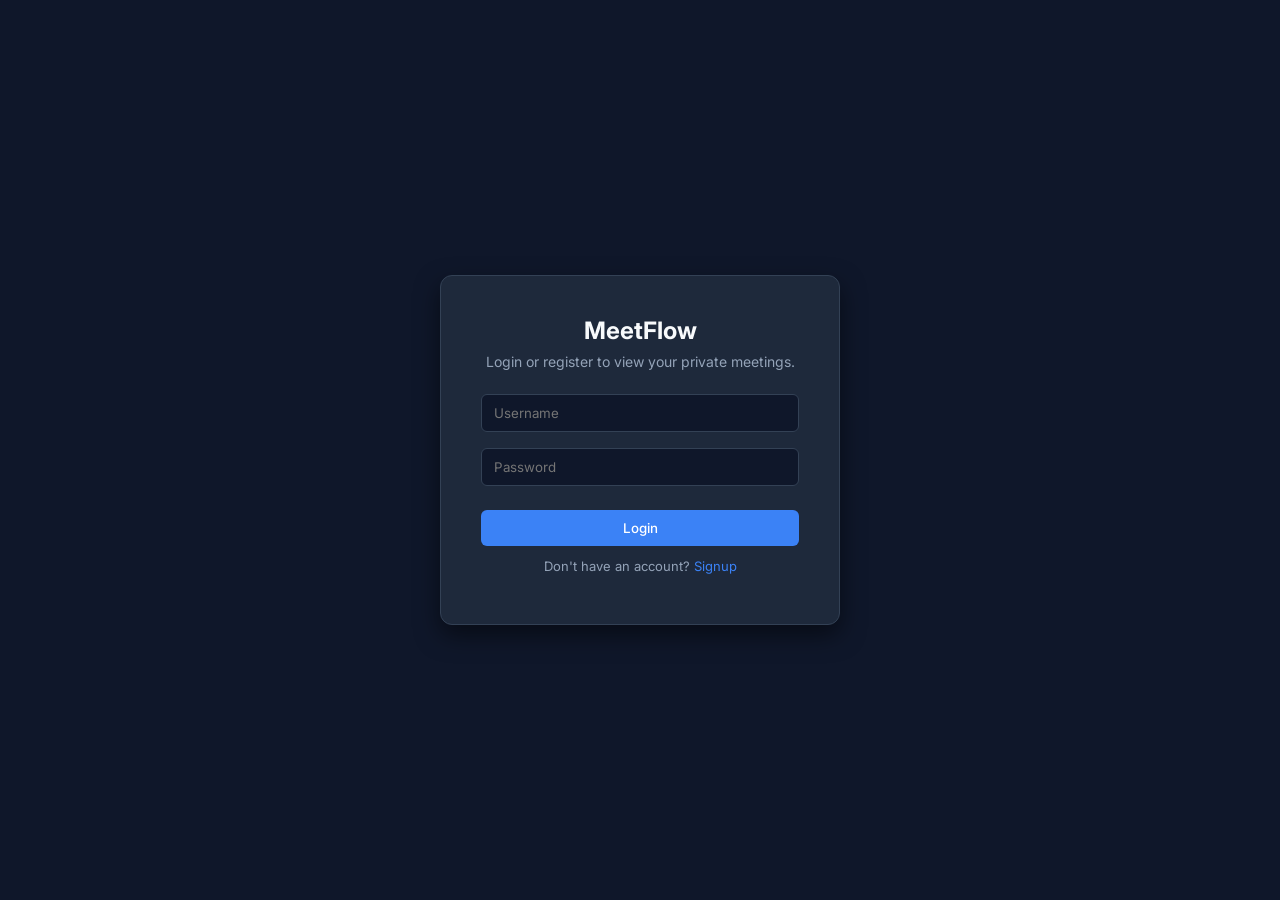
==== frontend/index.html @ ac707f7b "MeetFlow for CA2" ====
<!DOCTYPE html>
<html lang="en">
<head>
  <meta charset="UTF-8" />
  <meta name="viewport" content="width=device-width, initial-scale=1.0"/>
  <title>MeetFlow - Meeting & Task Management</title>
  <link rel="stylesheet" href="./css/style.css" />
  <!-- Google Fonts for modern typography -->
  <link rel="preconnect" href="https://fonts.googleapis.com">
  <link rel="preconnect" href="https://fonts.gstatic.com" crossorigin>
  <link href="https://fonts.googleapis.com/css2?family=Inter:wght@300;400;500;600;700&display=swap" rel="stylesheet">
</head>
<body>

  <!-- AUTH VIEW -->
  <div id="auth-view" class="view auth-container active-view">
    <div class="auth-box">
      <h2>MeetFlow</h2>
      <p class="auth-subtitle">Login or register to view your private meetings.</p>
      <form id="auth-form">
        <div class="form-group">
          <input type="text" id="auth-username" placeholder="Username" required>
        </div>
        <div class="form-group">
          <input type="password" id="auth-password" placeholder="Password" required>
        </div>
        <div class="auth-actions" style="margin-top: 24px; display: flex; flex-direction: column; gap: 12px; align-items: center;">
          <button type="submit" id="main-auth-btn" class="btn primary" style="width: 100%; padding: 10px;">Login</button>
          <p style="font-size: 13px; color: var(--text-muted);">
            <span id="auth-toggle-msg">Don't have an account?</span> 
            <a href="#" id="auth-toggle-link" style="color: var(--primary); text-decoration: none;">Signup</a>
          </p>
        </div>
      </form>
      <div id="auth-error" style="color:var(--status-pending); margin-top:10px; font-size:13px;"></div>
    </div>
  </div>

  <!-- MAIN APP CONTAINER -->
  <div id="app-container" style="display: none; height: 100vh; width: 100%;">
    <!-- Sidebar Navigation -->
    <aside class="sidebar">
      <div class="logo">
        <h2>MeetFlow</h2>
      </div>
      <nav>
        <ul>
          <li class="active" data-target="dashboard-view">Dashboard</li>
          <li data-target="meetings-view">Meetings</li>
          <li data-target="tasks-view">Tasks</li>
          <li id="btn-logout" style="margin-top: auto; color: var(--status-pending);">Logout</li>
        </ul>
      </nav>
    </aside>

    <!-- Main Content Wrapper -->
  <main class="main-content">
    <header class="topbar">
      <h1>Dashboard</h1>
      <div class="search-bar">
        <input type="text" id="global-search" placeholder="Search meetings..." />
        <button id="search-btn" class="btn secondary">Search</button>
      </div>
    </header>

    <!-- VIEWS -->
    <div class="views">
      
      <!-- DASHBOARD VIEW -->
      <section id="dashboard-view" class="view active-view">
        <div class="stats-row">
          <div class="stat-card">
            <h3>Total Meetings</h3>
            <p id="stat-meetings">0</p>
          </div>
          <div class="stat-card">
            <h3>Pending Tasks</h3>
            <p id="stat-tasks-pending">0</p>
          </div>
        </div>
        
        <div class="recent-section">
          <div class="recent-header">
            <h2>Recent Meetings</h2>
            <button class="btn primary" id="btn-new-meeting">New Meeting</button>
          </div>
          <div class="meetings-list" id="dashboard-meetings-list">
            <!-- Populated via JS -->
            <p class="empty-state">Loading meetings...</p>
          </div>
        </div>
      </section>

      <!-- MEETINGS VIEW -->
      <section id="meetings-view" class="view">
        <div class="view-header">
          <h2>All Meetings</h2>
        </div>
        <div class="meetings-list" id="all-meetings-list">
          <!-- Populated via JS -->
        </div>
      </section>

      <!-- TASKS VIEW -->
      <section id="tasks-view" class="view">
        <div class="view-header">
          <h2>Action Items / Tasks</h2>
        </div>
        <div class="tasks-table-container">
          <table class="tasks-table">
            <thead>
              <tr>
                <th>Task</th>
                <th>Assignee</th>
                <th>Meeting</th>
                <th>Status</th>
                <th>Action</th>
              </tr>
            </thead>
            <tbody id="tasks-tbody">
              <!-- Populated via JS -->
              <tr><td colspan="5" class="empty-state">Loading tasks...</td></tr>
            </tbody>
          </table>
        </div>
      </section>

    </div>
  </main>
  </div> <!-- END app-container -->

  <!-- Modals -->

  <!-- Create Meeting Modal -->
  <div class="modal-overlay" id="create-meeting-modal">
    <div class="modal">
      <div class="modal-header">
        <h2>Record New Meeting</h2>
        <button class="close-modal">&times;</button>
      </div>
      <div class="modal-body">
        <form id="create-meeting-form">
          <div class="form-group">
            <label for="m-title">Meeting Title</label>
            <input type="text" id="m-title" required>
          </div>
          <div class="form-group">
            <label for="m-date">Date & Time</label>
            <input type="datetime-local" id="m-date" required>
          </div>
          <div class="form-group">
            <label for="m-participants">Participants (comma separated)</label>
            <input type="text" id="m-participants">
          </div>
          <div class="form-group">
            <label for="m-minutes">Minutes / Notes</label>
            <textarea id="m-minutes" rows="4"></textarea>
          </div>
          <div class="form-group">
            <label for="m-decisions">Decisions (comma separated)</label>
            <input type="text" id="m-decisions">
          </div>
          
          <div class="tasks-section">
            <h3>Assigned Tasks</h3>
            <div id="m-tasks-container">
              <!-- Task inputs added here -->
            </div>
            <button type="button" class="btn secondary btn-sm" id="btn-add-task">+ Add Task</button>
          </div>

          <div class="modal-actions">
            <button type="submit" class="btn primary">Save Meeting</button>
          </div>
        </form>
      </div>
    </div>
  </div>

  <script src="./js/api.js"></script>
  <script src="./js/app.js"></script>
</body>
</html>
---- frontend/css/style.css ----
:root {
  --bg-color: #0f172a;
  --bg-surface: #1e293b;
  --bg-surface-hover: #334155;
  --primary: #3b82f6;
  --primary-hover: #2563eb;
  --text-main: #f8fafc;
  --text-muted: #94a3b8;
  --border-color: #334155;
  --status-pending: #f59e0b;
  --status-progress: #3b82f6;
  --status-completed: #10b981;
}

* {
  margin: 0;
  padding: 0;
  box-sizing: border-box;
}

body {
  font-family: 'Inter', sans-serif;
  background-color: var(--bg-color);
  color: var(--text-main);
  display: flex;
  height: 100vh;
  overflow: hidden;
}

/* Sidebar */
.sidebar {
  width: 250px;
  background-color: var(--bg-surface);
  border-right: 1px solid var(--border-color);
  display: flex;
  flex-direction: column;
}

.logo {
  padding: 24px;
  border-bottom: 1px solid var(--border-color);
}

.logo h2 {
  font-size: 24px;
  font-weight: 700;
  background: linear-gradient(90deg, #3b82f6, #8b5cf6);
  -webkit-background-clip: text;
  -webkit-text-fill-color: transparent;
}

.sidebar nav ul {
  list-style: none;
  padding: 16px 0;
}

.sidebar nav li {
  padding: 12px 24px;
  cursor: pointer;
  color: var(--text-muted);
  transition: all 0.2s ease;
}

.sidebar nav li:hover {
  background-color: var(--bg-surface-hover);
  color: var(--text-main);
}

.sidebar nav li.active {
  background-color: rgba(59, 130, 246, 0.1);
  color: var(--primary);
  border-right: 4px solid var(--primary);
}

/* Main Content */
.main-content {
  flex: 1;
  display: flex;
  flex-direction: column;
  overflow-y: auto;
}

.topbar {
  padding: 20px 32px;
  border-bottom: 1px solid var(--border-color);
  display: flex;
  justify-content: space-between;
  align-items: center;
  background-color: var(--bg-surface);
  position: sticky;
  top: 0;
  z-index: 10;
}

.search-bar {
  display: flex;
  gap: 8px;
}

.search-bar input {
  padding: 8px 16px;
  border-radius: 6px;
  border: 1px solid var(--border-color);
  background-color: var(--bg-color);
  color: var(--text-main);
  width: 250px;
  outline: none;
  transition: border 0.2s;
}

.search-bar input:focus {
  border-color: var(--primary);
}

.views {
  padding: 32px;
  flex: 1;
}

.view {
  display: none;
  animation: fadeIn 0.3s ease;
}

.view.active-view {
  display: block;
}

@keyframes fadeIn {
  from {
    opacity: 0;
    transform: translateY(10px);
  }

  to {
    opacity: 1;
    transform: translateY(0);
  }
}

/* Dashboard Stats */
.stats-row {
  display: flex;
  gap: 24px;
  margin-bottom: 32px;
}

.stat-card {
  background-color: var(--bg-surface);
  padding: 24px;
  border-radius: 12px;
  flex: 1;
  border: 1px solid var(--border-color);
}

.stat-card h3 {
  font-size: 14px;
  color: var(--text-muted);
  margin-bottom: 8px;
  font-weight: 500;
}

.stat-card p {
  font-size: 32px;
  font-weight: 700;
  color: var(--primary);
}

/* Buttons */
.btn {
  padding: 8px 16px;
  border: none;
  border-radius: 6px;
  cursor: pointer;
  font-weight: 500;
  font-family: inherit;
  transition: background 0.2s, transform 0.1s;
}

.btn:active {
  transform: scale(0.98);
}

.btn.primary {
  background-color: var(--primary);
  color: white;
}

.btn.primary:hover {
  background-color: var(--primary-hover);
}

.btn.secondary {
  background-color: transparent;
  border: 1px solid var(--border-color);
  color: var(--text-main);
}

.btn.secondary:hover {
  background-color: var(--bg-surface-hover);
}

.btn-sm {
  padding: 4px 10px;
  font-size: 13px;
}

/* Meetings List */
.recent-header,
.view-header {
  display: flex;
  justify-content: space-between;
  align-items: center;
  margin-bottom: 16px;
}

.meetings-list {
  display: flex;
  flex-direction: column;
  gap: 16px;
}

.meeting-card {
  background-color: var(--bg-surface);
  border: 1px solid var(--border-color);
  padding: 20px;
  border-radius: 10px;
  transition: transform 0.2s, box-shadow 0.2s;
}

.meeting-card:hover {
  transform: translateY(-2px);
  border-color: var(--primary);
  box-shadow: 0 4px 12px rgba(0, 0, 0, 0.2);
}

.meeting-card h3 {
  margin-bottom: 4px;
}

.meeting-meta {
  font-size: 13px;
  color: var(--text-muted);
  margin-bottom: 12px;
}

.meeting-details {
  font-size: 14px;
  line-height: 1.5;
}

/* Tasks Table */
.tasks-table-container {
  background-color: var(--bg-surface);
  border-radius: 12px;
  border: 1px solid var(--border-color);
  overflow: hidden;
}

.tasks-table {
  width: 100%;
  border-collapse: collapse;
}

.tasks-table th,
.tasks-table td {
  padding: 16px 20px;
  text-align: left;
  border-bottom: 1px solid var(--border-color);
}

.tasks-table th {
  color: var(--text-muted);
  font-weight: 500;
  font-size: 14px;
  background-color: rgba(0, 0, 0, 0.2);
}

.tasks-table td {
  font-size: 14px;
}

.tasks-table tr:last-child td {
  border-bottom: none;
}

select.status-select {
  background-color: var(--bg-color);
  color: var(--text-main);
  border: 1px solid var(--border-color);
  padding: 4px 8px;
  border-radius: 4px;
  outline: none;
}

/* Modal */
.modal-overlay {
  position: fixed;
  top: 0;
  left: 0;
  right: 0;
  bottom: 0;
  background-color: rgba(0, 0, 0, 0.6);
  display: none;
  justify-content: center;
  align-items: center;
  z-index: 100;
  backdrop-filter: blur(4px);
}

.modal {
  background-color: var(--bg-surface);
  width: 500px;
  max-width: 90%;
  border-radius: 12px;
  border: 1px solid var(--border-color);
  box-shadow: 0 10px 25px rgba(0, 0, 0, 0.5);
  display: flex;
  flex-direction: column;
  max-height: 90vh;
}

.modal-header {
  padding: 20px;
  border-bottom: 1px solid var(--border-color);
  display: flex;
  justify-content: space-between;
  align-items: center;
}

.close-modal {
  background: none;
  border: none;
  color: var(--text-muted);
  font-size: 24px;
  cursor: pointer;
}

.modal-body {
  padding: 20px;
  overflow-y: auto;
}

.form-group {
  margin-bottom: 16px;
}

.form-group label {
  display: block;
  font-size: 13px;
  color: var(--text-muted);
  margin-bottom: 6px;
}

.form-group input,
.form-group textarea {
  width: 100%;
  padding: 10px 12px;
  background-color: var(--bg-color);
  border: 1px solid var(--border-color);
  border-radius: 6px;
  color: var(--text-main);
  outline: none;
  font-family: inherit;
  transition: border 0.2s;
}

.form-group input:focus,
.form-group textarea:focus {
  border-color: var(--primary);
}

.tasks-section {
  margin-top: 24px;
  padding-top: 16px;
  border-top: 1px solid var(--border-color);
}

.tasks-section h3 {
  font-size: 15px;
  margin-bottom: 12px;
}

.task-input-row {
  display: flex;
  gap: 10px;
  margin-bottom: 10px;
}

.task-input-row input {
  flex: 1;
  padding: 8px;
  background-color: var(--bg-color);
  border: 1px solid var(--border-color);
  border-radius: 4px;
  color: var(--text-main);
}

.modal-actions {
  margin-top: 24px;
  text-align: right;
}

/* Empty State */
.empty-state {
  color: var(--text-muted);
  font-style: italic;
}

/* Auth Container */
.auth-container {
  display: flex;
  justify-content: center;
  align-items: center;
  height: 100vh;
  width: 100vw;
  background-color: var(--bg-color);
}

.auth-box {
  background-color: var(--bg-surface);
  padding: 40px;
  border-radius: 12px;
  border: 1px solid var(--border-color);
  width: 400px;
  max-width: 90%;
  box-shadow: 0 10px 25px rgba(0, 0, 0, 0.5);
  text-align: center;
}

.auth-box h2 {
  margin-bottom: 8px;
}

.auth-subtitle {
  color: var(--text-muted);
  font-size: 14px;
  margin-bottom: 24px;
}

.auth-actions {
  display: flex;
  gap: 12px;
  margin-top: 24px;
}

.auth-actions button {
  flex: 1;
}

/* Cancelled Status styling */
.status-cancelled {
  color: #ef4444;
}

.btn-cancel {
  background-color: transparent;
  color: #ef4444;
  border: 1px solid #ef4444;
}

.btn-cancel:hover {
  background-color: rgba(239, 68, 68, 0.1);
}

.meeting-header-actions {
  display: flex;
  justify-content: space-between;
  align-items: flex-start;
}
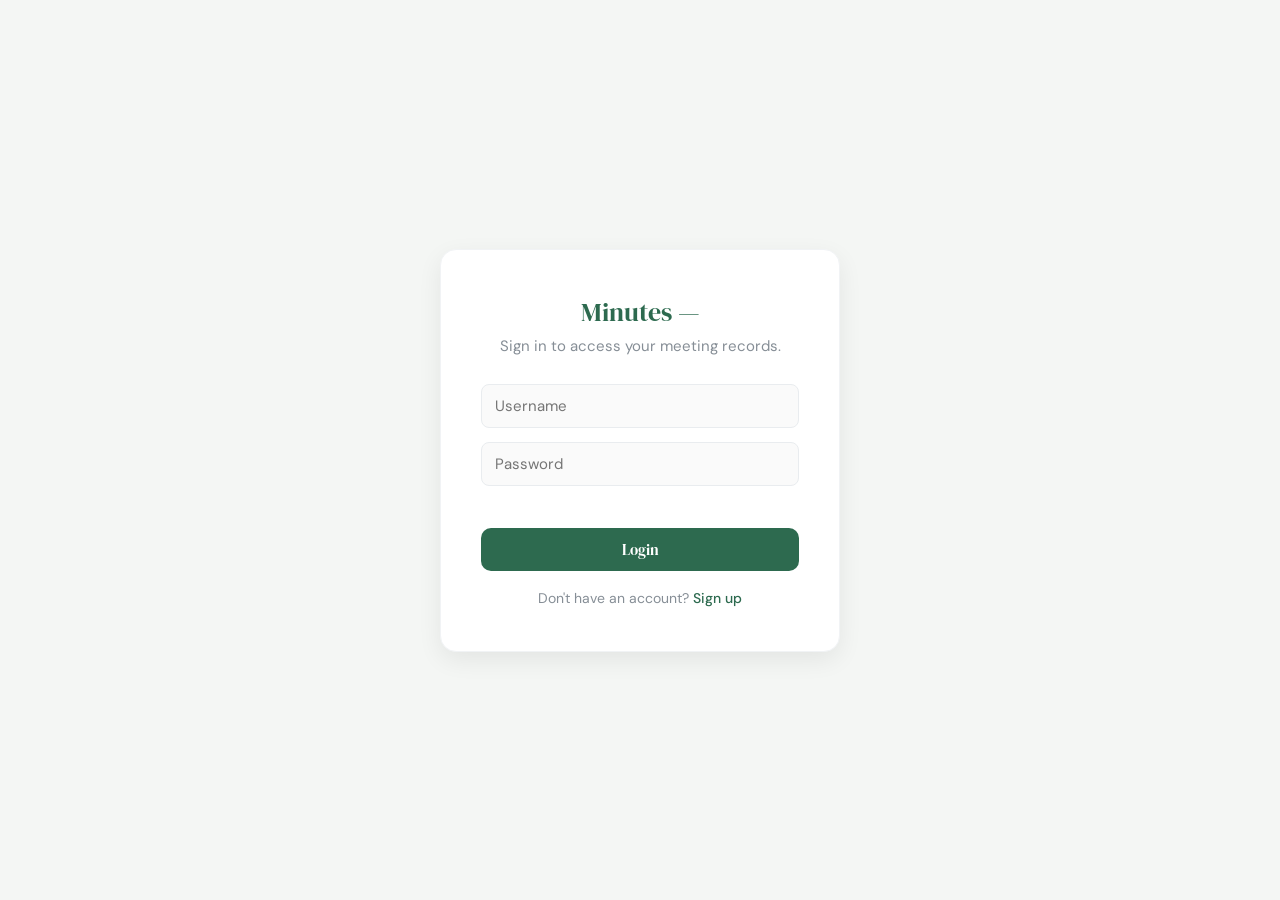
==== commit 2b57c530: "updated file names" ====
--- a/frontend/index.html
+++ b/frontend/index.html
@@ -2,182 +2,251 @@
 <html lang="en">
 <head>
   <meta charset="UTF-8" />
-  <meta name="viewport" content="width=device-width, initial-scale=1.0"/>
-  <title>MeetFlow - Meeting & Task Management</title>
+  <meta name="viewport" content="width=device-width, initial-scale=1.0" />
+  <title>Minutes — Meeting Records & Action Items</title>
+  <meta name="description" content="Minutes: your personal meeting records, minutes, decisions, and action item tracker." />
   <link rel="stylesheet" href="./css/style.css" />
-  <!-- Google Fonts for modern typography -->
-  <link rel="preconnect" href="https://fonts.googleapis.com">
-  <link rel="preconnect" href="https://fonts.gstatic.com" crossorigin>
-  <link href="https://fonts.googleapis.com/css2?family=Inter:wght@300;400;500;600;700&display=swap" rel="stylesheet">
+  <link rel="preconnect" href="https://fonts.googleapis.com" />
+  <link rel="preconnect" href="https://fonts.gstatic.com" crossorigin />
+  <link href="https://fonts.googleapis.com/css2?family=DM+Serif+Display:ital@0;1&family=DM+Sans:wght@300;400;500;600&display=swap" rel="stylesheet" />
 </head>
 <body>
 
-  <!-- AUTH VIEW -->
-  <div id="auth-view" class="view auth-container active-view">
+  <!-- ═══════════════════════════════════════
+       AUTH VIEW
+  ════════════════════════════════════════════ -->
+  <div id="auth-view">
     <div class="auth-box">
-      <h2>MeetFlow</h2>
-      <p class="auth-subtitle">Login or register to view your private meetings.</p>
+      <h1>Minutes —</h1>
+      <p class="auth-sub">Sign in to access your meeting records.</p>
       <form id="auth-form">
-        <div class="form-group">
-          <input type="text" id="auth-username" placeholder="Username" required>
-        </div>
-        <div class="form-group">
-          <input type="password" id="auth-password" placeholder="Password" required>
-        </div>
-        <div class="auth-actions" style="margin-top: 24px; display: flex; flex-direction: column; gap: 12px; align-items: center;">
-          <button type="submit" id="main-auth-btn" class="btn primary" style="width: 100%; padding: 10px;">Login</button>
-          <p style="font-size: 13px; color: var(--text-muted);">
-            <span id="auth-toggle-msg">Don't have an account?</span> 
-            <a href="#" id="auth-toggle-link" style="color: var(--primary); text-decoration: none;">Signup</a>
-          </p>
-        </div>
+        <div class="form-field">
+          <input type="text" id="auth-username" placeholder="Username" required />
+        </div>
+        <div class="form-field">
+          <input type="password" id="auth-password" placeholder="Password" required />
+        </div>
+        <p class="auth-error" id="auth-error"></p>
+        <button type="submit" id="auth-submit-btn" class="btn-primary">Login</button>
       </form>
-      <div id="auth-error" style="color:var(--status-pending); margin-top:10px; font-size:13px;"></div>
+      <p class="auth-toggle">
+        <span id="auth-toggle-msg">Don't have an account?</span>
+        <a href="#" id="auth-toggle-link">Sign up</a>
+      </p>
     </div>
   </div>
 
-  <!-- MAIN APP CONTAINER -->
-  <div id="app-container" style="display: none; height: 100vh; width: 100%;">
-    <!-- Sidebar Navigation -->
-    <aside class="sidebar">
-      <div class="logo">
-        <h2>MeetFlow</h2>
-      </div>
-      <nav>
-        <ul>
-          <li class="active" data-target="dashboard-view">Dashboard</li>
-          <li data-target="meetings-view">Meetings</li>
-          <li data-target="tasks-view">Tasks</li>
-          <li id="btn-logout" style="margin-top: auto; color: var(--status-pending);">Logout</li>
-        </ul>
-      </nav>
+  <!-- ═══════════════════════════════════════
+       MAIN APP (hidden until logged in)
+  ════════════════════════════════════════════ -->
+  <div id="app-shell" style="display:none;">
+
+    <!-- ── SIDEBAR ───────────────────────────── -->
+    <aside id="sidebar">
+
+      <div class="sidebar-logo">
+        <h1><span>Minutes</span> —</h1>
+        <p>Meeting records &amp; action items</p>
+      </div>
+
+      <!-- Stats -->
+      <div class="stats-grid">
+        <div class="stat-cell">
+          <div class="stat-val" id="stat-meetings">0</div>
+          <div class="stat-lbl">Meetings</div>
+        </div>
+        <div class="stat-cell">
+          <div class="stat-val" id="stat-open-tasks">0</div>
+          <div class="stat-lbl">Open tasks</div>
+        </div>
+        <div class="stat-cell">
+          <div class="stat-val" id="stat-this-month">0</div>
+          <div class="stat-lbl">This month</div>
+        </div>
+      </div>
+
+      <!-- Search -->
+      <div class="search-wrap">
+        <svg width="16" height="16" viewBox="0 0 24 24" fill="none" stroke="currentColor" stroke-width="2">
+          <circle cx="11" cy="11" r="8"/><path d="m21 21-4.35-4.35"/>
+        </svg>
+        <input type="text" id="search-input" placeholder="Search meetings, decisions, action items…" />
+      </div>
+
+      <!-- Filter -->
+      <div class="filter-row">
+        <button class="filter-btn active" data-filter="all">All</button>
+        <button class="filter-btn" data-filter="completed">Completed</button>
+        <button class="filter-btn" data-filter="upcoming">Upcoming</button>
+      </div>
+
+      <!-- Meeting list -->
+      <div id="meetings-list-wrap">
+        <p class="no-meetings-msg" id="no-meetings-msg" style="display:none;">No meetings found.</p>
+        <!-- Meeting cards injected by JS -->
+      </div>
+
+      <!-- Logout + New meeting -->
+      <div class="new-meeting-btn-wrap">
+        <button id="btn-logout" style="width:100%; padding:7px; margin-bottom:8px; background:none; border:1px solid #E9ECEF; border-radius:8px; color:#868E96; font-size:12px; font-family:'DM Sans',sans-serif; cursor:pointer;">Logout</button>
+        <button id="btn-new-meeting">+ New Meeting</button>
+      </div>
+
     </aside>
 
-    <!-- Main Content Wrapper -->
-  <main class="main-content">
-    <header class="topbar">
-      <h1>Dashboard</h1>
-      <div class="search-bar">
-        <input type="text" id="global-search" placeholder="Search meetings..." />
-        <button id="search-btn" class="btn secondary">Search</button>
-      </div>
-    </header>
-
-    <!-- VIEWS -->
-    <div class="views">
-      
-      <!-- DASHBOARD VIEW -->
-      <section id="dashboard-view" class="view active-view">
-        <div class="stats-row">
-          <div class="stat-card">
-            <h3>Total Meetings</h3>
-            <p id="stat-meetings">0</p>
-          </div>
-          <div class="stat-card">
-            <h3>Pending Tasks</h3>
-            <p id="stat-tasks-pending">0</p>
-          </div>
-        </div>
-        
-        <div class="recent-section">
-          <div class="recent-header">
-            <h2>Recent Meetings</h2>
-            <button class="btn primary" id="btn-new-meeting">New Meeting</button>
-          </div>
-          <div class="meetings-list" id="dashboard-meetings-list">
-            <!-- Populated via JS -->
-            <p class="empty-state">Loading meetings...</p>
-          </div>
-        </div>
-      </section>
-
-      <!-- MEETINGS VIEW -->
-      <section id="meetings-view" class="view">
-        <div class="view-header">
-          <h2>All Meetings</h2>
-        </div>
-        <div class="meetings-list" id="all-meetings-list">
-          <!-- Populated via JS -->
-        </div>
-      </section>
-
-      <!-- TASKS VIEW -->
-      <section id="tasks-view" class="view">
-        <div class="view-header">
-          <h2>Action Items / Tasks</h2>
-        </div>
-        <div class="tasks-table-container">
-          <table class="tasks-table">
-            <thead>
-              <tr>
-                <th>Task</th>
-                <th>Assignee</th>
-                <th>Meeting</th>
-                <th>Status</th>
-                <th>Action</th>
-              </tr>
-            </thead>
-            <tbody id="tasks-tbody">
-              <!-- Populated via JS -->
-              <tr><td colspan="5" class="empty-state">Loading tasks...</td></tr>
-            </tbody>
-          </table>
-        </div>
-      </section>
-
-    </div>
-  </main>
-  </div> <!-- END app-container -->
-
-  <!-- Modals -->
-
-  <!-- Create Meeting Modal -->
-  <div class="modal-overlay" id="create-meeting-modal">
-    <div class="modal">
-      <div class="modal-header">
-        <h2>Record New Meeting</h2>
-        <button class="close-modal">&times;</button>
-      </div>
-      <div class="modal-body">
-        <form id="create-meeting-form">
-          <div class="form-group">
-            <label for="m-title">Meeting Title</label>
-            <input type="text" id="m-title" required>
-          </div>
-          <div class="form-group">
-            <label for="m-date">Date & Time</label>
-            <input type="datetime-local" id="m-date" required>
-          </div>
-          <div class="form-group">
-            <label for="m-participants">Participants (comma separated)</label>
-            <input type="text" id="m-participants">
-          </div>
-          <div class="form-group">
-            <label for="m-minutes">Minutes / Notes</label>
-            <textarea id="m-minutes" rows="4"></textarea>
-          </div>
-          <div class="form-group">
-            <label for="m-decisions">Decisions (comma separated)</label>
-            <input type="text" id="m-decisions">
-          </div>
+    <!-- ── MAIN CONTENT ───────────────────────── -->
+    <main id="main-content">
+
+      <!-- Empty state -->
+      <div class="empty-detail fade-in" id="empty-detail">
+        <div class="empty-icon">📋</div>
+        <p>Select a meeting to view details</p>
+        <span>or create a new one to get started</span>
+      </div>
+
+      <!-- New meeting form -->
+      <div id="new-meeting-panel">
+        <h2>New Meeting</h2>
+        <p class="sub">Fill in the details to create a new meeting record.</p>
+        <div class="nm-field">
+          <input type="text" id="nm-title" class="nm-title" placeholder="Meeting title *" />
+        </div>
+        <div class="nm-row">
+          <div class="nm-field">
+            <input type="date" id="nm-date" />
+          </div>
+          <div class="nm-field">
+            <input type="time" id="nm-time" />
+          </div>
+        </div>
+        <div class="nm-field">
+          <input type="text" id="nm-facilitator" placeholder="Facilitator name (optional)" />
+        </div>
+        <div class="nm-field">
+          <label style="display:block; font-size:12px; color:#868E96; margin-bottom:5px; font-weight:500;">Participants</label>
+          <div id="nm-participants-chips" style="display:flex; flex-wrap:wrap; gap:6px; margin-bottom:7px;"></div>
+          <div style="display:flex; gap:8px;">
+            <input type="text" id="nm-participant-input" placeholder="Add participant name, press Enter" style="flex:1; padding:9px 12px; border:1.5px solid #E9ECEF; border-radius:8px; font-size:13px; font-family:'DM Sans',sans-serif; color:#1a1a1a; background:#FAFAFA; outline:none;" />
+            <button type="button" id="btn-add-participant" style="padding:9px 14px; background:#2D6A4F; color:#fff; border:none; border-radius:8px; cursor:pointer; font-size:13px; font-family:'DM Sans',sans-serif; font-weight:500; white-space:nowrap;">Add</button>
+          </div>
+        </div>
+        <div class="nm-field">
+          <label style="display:block; font-size:12px; color:#868E96; margin-bottom:5px; font-weight:500;">Duration (Meeting Minutes)</label>
+          <select id="nm-minutes" style="width:100%; padding:9px 12px; border:1.5px solid #E9ECEF; border-radius:8px; font-size:13px; font-family:'DM Sans',sans-serif; color:#1a1a1a; background:#FAFAFA; outline:none; cursor:pointer; appearance:none; background-image:url(\"data:image/svg+xml,%3Csvg xmlns='http://www.w3.org/2000/svg' width='12' height='12' viewBox='0 0 24 24' fill='none' stroke='%23868E96' stroke-width='2'%3E%3Cpath d='m6 9 6 6 6-6'/%3E%3C/svg%3E\"); background-repeat:no-repeat; background-position:right 12px center;">
+            <option value="">Select duration (optional)</option>
+            <option value="15 min">15 minutes</option>
+            <option value="30 min">30 minutes</option>
+            <option value="45 min">45 minutes</option>
+            <option value="1 hr">1 hour</option>
+            <option value="1 hr 15 min">1 hour 15 minutes</option>
+            <option value="1 hr 30 min">1 hour 30 minutes</option>
+            <option value="1 hr 45 min">1 hour 45 minutes</option>
+            <option value="2 hrs">2 hours</option>
+            <option value="2 hrs 30 min">2 hours 30 minutes</option>
+            <option value="3 hrs">3 hours</option>
+            <option value="custom">Custom…</option>
+          </select>
+          <input type="text" id="nm-minutes-custom" placeholder="e.g. 90 mins, 2.5 hours" style="display:none; width:100%; margin-top:8px; padding:9px 12px; border:1.5px solid #2D6A4F; border-radius:8px; font-size:13px; font-family:'DM Sans',sans-serif; color:#1a1a1a; background:#F8FFF9; outline:none;" />
+        </div>
+        <div class="nm-field">
+          <label style="display:block; font-size:12px; color:#868E96; margin-bottom:5px; font-weight:500;">Meeting Notes</label>
           
-          <div class="tasks-section">
-            <h3>Assigned Tasks</h3>
-            <div id="m-tasks-container">
-              <!-- Task inputs added here -->
-            </div>
-            <button type="button" class="btn secondary btn-sm" id="btn-add-task">+ Add Task</button>
-          </div>
-
-          <div class="modal-actions">
-            <button type="submit" class="btn primary">Save Meeting</button>
-          </div>
-        </form>
-      </div>
-    </div>
-  </div>
+          <textarea id="nm-notes" rows="3" placeholder="Additional notes, context, follow-ups…"></textarea>
+        </div>
+        <div class="nm-field">
+          <input type="text" id="nm-decisions" placeholder="Decisions, comma-separated (optional)" />
+        </div>
+        <div class="nm-actions">
+          <button class="btn-primary" id="btn-create-meeting">Create Meeting</button>
+          <button class="btn-cancel-nm" id="btn-cancel-new-meeting">Cancel</button>
+        </div>
+      </div>
+
+      <!-- Detail panel -->
+      <div id="detail-panel" class="fade-in" style="display:none;">
+
+        <div class="detail-header">
+          <div class="detail-header-top">
+            <h2 id="detail-title">Meeting Title</h2>
+            <div style="display:flex; align-items:center; gap:8px;">
+              <button id="btn-delete-meeting" title="Delete meeting permanently" style="background:none; border:1px solid #FFB3B3; border-radius:6px; color:#C92A2A; font-size:12px; font-family:'DM Sans',sans-serif; padding:4px 10px; cursor:pointer; transition:all 0.15s;">Delete</button>
+              <button id="btn-close-detail">×</button>
+            </div>
+          </div>
+          <div class="detail-meta">
+            <span id="detail-badge"></span>
+            <span id="detail-datetime"></span>
+          </div>
+          <div class="detail-tabs">
+            <button class="tab-btn active" data-tab="minutes">Minutes</button>
+            <button class="tab-btn" data-tab="decisions">Decisions</button>
+            <button class="tab-btn" data-tab="tasks">Tasks</button>
+            <button class="tab-btn" data-tab="participants">Participants</button>
+          </div>
+        </div>
+
+        <div class="detail-body">
+
+          <!-- Minutes Tab -->
+          <div class="tab-pane active" id="tab-minutes">
+            <div class="minutes-header">
+              <p class="section-label">Meeting Duration</p>
+              <div id="minutes-actions">
+                <button class="btn-outline-sm" id="btn-edit-minutes">Edit</button>
+              </div>
+              <div id="minutes-save-actions" style="display:none; gap:6px; display:none;">
+                <button class="btn-green-sm" id="btn-save-minutes">Save</button>
+                <button class="btn-ghost-sm" id="btn-cancel-minutes">Cancel</button>
+              </div>
+            </div>
+            <p class="minutes-text" id="minutes-display">No minutes recorded yet. Click Edit to add notes.</p>
+            <textarea class="detail-textarea" id="minutes-editor" placeholder="Type meeting notes here…"></textarea>
+          </div>
+
+          <!-- Decisions Tab -->
+          <div class="tab-pane" id="tab-decisions">
+            <p class="section-label">Decisions Taken</p>
+            <div id="decisions-list"></div>
+            <div class="add-row">
+              <input class="detail-input" type="text" id="new-decision-input" placeholder="Record a decision…" />
+              <button class="btn-add" id="btn-add-decision">Add</button>
+            </div>
+          </div>
+
+          <!-- Tasks Tab -->
+          <div class="tab-pane" id="tab-tasks">
+            <div class="tasks-header">
+              <p class="section-label">Action Items</p>
+              <button class="btn-outline-sm" id="btn-toggle-task-form">+ New Task</button>
+            </div>
+            <div class="task-form-box" id="task-form-box">
+              <input class="detail-input" type="text" id="new-task-text" placeholder="Task description" />
+              <div class="task-form-row">
+                <input class="detail-input" type="text" id="new-task-assignee" placeholder="Assignee name" style="flex:1;" />
+                <input class="detail-input" type="date" id="new-task-due" style="flex:1;" />
+              </div>
+              <div style="display:flex; gap:8px;">
+                <button class="btn-add" id="btn-add-task">Add Task</button>
+                <button class="btn-ghost-sm" id="btn-cancel-task-form">Cancel</button>
+              </div>
+            </div>
+            <div id="tasks-list"></div>
+          </div>
+
+          <!-- Participants Tab -->
+          <div class="tab-pane" id="tab-participants">
+            <p class="section-label">Participants</p>
+            <div id="participants-list"></div>
+          </div>
+
+        </div><!-- /.detail-body -->
+      </div><!-- /#detail-panel -->
+
+    </main>
+
+  </div><!-- /#app-shell -->
 
   <script src="./js/api.js"></script>
   <script src="./js/app.js"></script>
 </body>
-</html>
+</html>
--- a/frontend/css/style.css
+++ b/frontend/css/style.css
@@ -1,470 +1,796 @@
-:root {
-  --bg-color: #0f172a;
-  --bg-surface: #1e293b;
-  --bg-surface-hover: #334155;
-  --primary: #3b82f6;
-  --primary-hover: #2563eb;
-  --text-main: #f8fafc;
-  --text-muted: #94a3b8;
-  --border-color: #334155;
-  --status-pending: #f59e0b;
-  --status-progress: #3b82f6;
-  --status-completed: #10b981;
-}
+/* =========================================================
+   Minutes — Master-Detail UI
+   Fonts: DM Serif Display (headings) + DM Sans (body)
+   ========================================================= */
 
 * {
+  box-sizing: border-box;
   margin: 0;
   padding: 0;
-  box-sizing: border-box;
 }
 
 body {
-  font-family: 'Inter', sans-serif;
-  background-color: var(--bg-color);
-  color: var(--text-main);
-  display: flex;
+  font-family: 'DM Sans', sans-serif;
+  background: #F4F6F4;
   height: 100vh;
   overflow: hidden;
-}
-
-/* Sidebar */
-.sidebar {
-  width: 250px;
-  background-color: var(--bg-surface);
-  border-right: 1px solid var(--border-color);
+  color: #1a1a1a;
+  font-size: 16px;
+}
+
+/* ─── Scrollbar ─────────────────────────────────────────── */
+::-webkit-scrollbar { width: 4px; }
+::-webkit-scrollbar-track { background: transparent; }
+::-webkit-scrollbar-thumb { background: #D8F3DC; border-radius: 4px; }
+
+/* ─── Layout ─────────────────────────────────────────────── */
+#app-shell {
+  display: flex;
+  height: 100vh;
+}
+
+/* ─── Auth ───────────────────────────────────────────────── */
+#auth-view {
+  display: flex;
+  justify-content: center;
+  align-items: center;
+  height: 100vh;
+  width: 100vw;
+  background: #F4F6F4;
+}
+
+.auth-box {
+  background: #fff;
+  padding: 44px 40px;
+  border-radius: 16px;
+  border: 1px solid #F1F3F5;
+  width: 400px;
+  max-width: 92%;
+  box-shadow: 0 8px 24px rgba(0,0,0,0.07);
+  text-align: center;
+}
+
+.auth-box h1 {
+  font-family: 'DM Serif Display', serif;
+  font-size: 26px;
+  font-weight: 400;
+  color: #2D6A4F;
+  margin-bottom: 6px;
+}
+
+.auth-box .auth-sub {
+  font-size: 15px;
+  color: #868E96;
+  margin-bottom: 28px;
+}
+
+.auth-box .form-field {
+  margin-bottom: 14px;
+  text-align: left;
+}
+
+.auth-box .form-field input {
+  width: 100%;
+  padding: 11px 13px;
+  border: 1.5px solid #E9ECEF;
+  border-radius: 8px;
+  font-size: 15px;
+  font-family: 'DM Sans', sans-serif;
+  background: #FAFAFA;
+  color: #1a1a1a;
+  outline: none;
+  transition: border-color 0.2s;
+}
+
+.auth-box .form-field input:focus { border-color: #2D6A4F; }
+
+.auth-error {
+  color: #CA6702;
+  font-size: 13px;
+  margin-bottom: 10px;
+  min-height: 18px;
+}
+
+.btn-primary {
+  width: 100%;
+  padding: 11px;
+  background: #2D6A4F;
+  color: #fff;
+  border: none;
+  border-radius: 10px;
+  font-size: 15px;
+  font-family: 'DM Serif Display', serif;
+  cursor: pointer;
+  transition: background 0.15s;
+}
+.btn-primary:hover { background: #1B4332; }
+
+.auth-toggle {
+  margin-top: 18px;
+  font-size: 14px;
+  color: #868E96;
+}
+
+.auth-toggle a {
+  color: #2D6A4F;
+  text-decoration: none;
+  font-weight: 500;
+}
+
+/* ─── Sidebar ────────────────────────────────────────────── */
+#sidebar {
+  width: 300px;
+  min-width: 300px;
+  background: #fff;
+  border-right: 1px solid #F1F3F5;
   display: flex;
   flex-direction: column;
-}
-
-.logo {
-  padding: 24px;
-  border-bottom: 1px solid var(--border-color);
-}
-
-.logo h2 {
+  height: 100vh;
+}
+
+.sidebar-logo {
+  padding: 22px 20px 14px;
+  border-bottom: 1px solid #F1F3F5;
+}
+
+.sidebar-logo h1 {
+  font-family: 'DM Serif Display', serif;
+  font-size: 22px;
+  font-weight: 400;
+  color: #1a1a1a;
+  letter-spacing: -0.01em;
+}
+
+.sidebar-logo h1 span { color: #2D6A4F; }
+
+.sidebar-logo p {
+  margin-top: 3px;
+  font-size: 13px;
+  color: #ADB5BD;
+}
+
+/* Stats */
+.stats-grid {
+  display: grid;
+  grid-template-columns: 1fr 1fr 1fr;
+  gap: 8px;
+  padding: 12px 16px;
+}
+
+.stat-cell {
+  background: #F8FFF9;
+  border: 1px solid #D8F3DC;
+  border-radius: 8px;
+  padding: 8px 10px;
+  text-align: center;
+}
+
+.stat-cell .stat-val {
+  font-size: 20px;
+  font-weight: 600;
+  color: #2D6A4F;
+}
+
+.stat-cell .stat-val.warn { color: #CA6702; }
+
+.stat-cell .stat-lbl {
+  font-size: 11px;
+  color: #868E96;
+  margin-top: 1px;
+}
+
+/* Search */
+.search-wrap {
+  padding: 0 14px 10px;
+  position: relative;
+}
+
+.search-wrap svg {
+  position: absolute;
+  left: 26px;
+  top: 50%;
+  transform: translateY(-50%);
+  opacity: 0.4;
+  pointer-events: none;
+}
+
+.search-wrap input {
+  width: 100%;
+  padding: 10px 14px 10px 38px;
+  border: 1.5px solid #E9ECEF;
+  border-radius: 10px;
+  font-size: 15px;
+  font-family: 'DM Sans', sans-serif;
+  background: #FAFAFA;
+  color: #1a1a1a;
+  outline: none;
+  transition: border-color 0.2s;
+}
+
+.search-wrap input:focus { border-color: #2D6A4F; }
+
+/* Filter tabs */
+.filter-row {
+  display: flex;
+  gap: 6px;
+  padding: 0 14px 10px;
+}
+
+.filter-btn {
+  flex: 1;
+  padding: 5px 0;
+  font-size: 12px;
+  font-weight: 400;
+  text-transform: capitalize;
+  background: transparent;
+  color: #868E96;
+  border: 1px solid #E9ECEF;
+  border-radius: 6px;
+  cursor: pointer;
+  font-family: 'DM Sans', sans-serif;
+  transition: all 0.15s;
+}
+
+.filter-btn.active {
+  background: #2D6A4F;
+  color: #fff;
+  border-color: #2D6A4F;
+  font-weight: 600;
+}
+
+/* Meeting list */
+#meetings-list-wrap {
+  flex: 1;
+  overflow-y: auto;
+  padding: 0 12px;
+}
+
+.meeting-card {
+  background: #fff;
+  border: 1.5px solid #F1F3F5;
+  border-radius: 14px;
+  padding: 16px 18px;
+  cursor: pointer;
+  transition: border-color 0.18s;
+  margin-bottom: 10px;
+}
+
+.meeting-card:hover { border-color: #B7E4C7; }
+.meeting-card.active { background: #F0FDF4; border-color: #2D6A4F; }
+
+.meeting-card-title {
+  font-family: 'DM Serif Display', serif;
+  font-size: 16px;
+  color: #1a1a1a;
+  line-height: 1.3;
+  margin-bottom: 8px;
+  flex: 1;
+  margin-right: 10px;
+}
+
+.meeting-card-top {
+  display: flex;
+  justify-content: space-between;
+  align-items: flex-start;
+  margin-bottom: 8px;
+}
+
+.meeting-card-meta {
+  font-size: 13px;
+  color: #868E96;
+}
+
+.meeting-card-bottom {
+  display: flex;
+  justify-content: space-between;
+  align-items: center;
+}
+
+.open-tasks-label {
+  font-size: 13px;
+  color: #CA6702;
+  font-weight: 500;
+  margin-top: 8px;
+}
+
+.no-meetings-msg {
+  text-align: center;
+  color: #ADB5BD;
+  font-size: 13px;
+  font-style: italic;
+  margin-top: 24px;
+}
+
+/* Avatar stack */
+.avatar-stack {
+  display: flex;
+  margin-left: 6px;
+}
+
+.avatar {
+  width: 28px;
+  height: 28px;
+  border-radius: 50%;
+  color: #fff;
+  display: flex;
+  align-items: center;
+  justify-content: center;
+  font-size: 10px;
+  font-weight: 600;
+  border: 2px solid #fff;
+  flex-shrink: 0;
+}
+
+.avatar-overflow {
+  width: 28px;
+  height: 28px;
+  border-radius: 50%;
+  background: #E9ECEF;
+  color: #495057;
+  display: flex;
+  align-items: center;
+  justify-content: center;
+  font-size: 10px;
+  font-weight: 600;
+  border: 2px solid #fff;
+  margin-left: -8px;
+}
+
+/* New meeting button */
+.new-meeting-btn-wrap {
+  padding: 12px 14px;
+  border-top: 1px solid #F1F3F5;
+}
+
+#btn-new-meeting {
+  width: 100%;
+  padding: 11px;
+  background: #2D6A4F;
+  color: #fff;
+  border: none;
+  border-radius: 10px;
+  cursor: pointer;
+  font-size: 14px;
+  font-family: 'DM Serif Display', serif;
+  letter-spacing: 0.01em;
+  transition: background 0.15s;
+}
+
+#btn-new-meeting:hover { background: #1B4332; }
+
+/* ─── Main Content ───────────────────────────────────────── */
+#main-content {
+  flex: 1;
+  overflow: hidden;
+  display: flex;
+  flex-direction: column;
+}
+
+/* Empty state */
+.empty-detail {
+  display: flex;
+  flex-direction: column;
+  align-items: center;
+  justify-content: center;
+  height: 100%;
+  color: #ADB5BD;
+}
+
+.empty-detail .empty-icon { font-size: 48px; margin-bottom: 12px; }
+.empty-detail p { font-family: 'DM Serif Display', serif; font-size: 18px; color: #495057; }
+.empty-detail span { font-size: 13px; }
+
+/* ─── Meeting Detail Panel ───────────────────────────────── */
+#detail-panel {
+  height: 100%;
+  display: flex;
+  flex-direction: column;
+  overflow: hidden;
+}
+
+.detail-header {
+  padding: 24px 28px 0;
+  border-bottom: 1px solid #F1F3F5;
+}
+
+.detail-header-top {
+  display: flex;
+  justify-content: space-between;
+  align-items: flex-start;
+  margin-bottom: 6px;
+}
+
+.detail-header-top h2 {
+  font-family: 'DM Serif Display', serif;
   font-size: 24px;
-  font-weight: 700;
-  background: linear-gradient(90deg, #3b82f6, #8b5cf6);
-  -webkit-background-clip: text;
-  -webkit-text-fill-color: transparent;
-}
-
-.sidebar nav ul {
-  list-style: none;
-  padding: 16px 0;
-}
-
-.sidebar nav li {
-  padding: 12px 24px;
-  cursor: pointer;
-  color: var(--text-muted);
-  transition: all 0.2s ease;
-}
-
-.sidebar nav li:hover {
-  background-color: var(--bg-surface-hover);
-  color: var(--text-main);
-}
-
-.sidebar nav li.active {
-  background-color: rgba(59, 130, 246, 0.1);
-  color: var(--primary);
-  border-right: 4px solid var(--primary);
-}
-
-/* Main Content */
-.main-content {
+  font-weight: 400;
+  color: #1a1a1a;
+  line-height: 1.25;
+  max-width: 80%;
+}
+
+#btn-close-detail {
+  background: none;
+  border: none;
+  cursor: pointer;
+  font-size: 22px;
+  color: #ADB5BD;
+  line-height: 1;
+}
+
+.detail-meta {
+  display: flex;
+  align-items: center;
+  gap: 12px;
+  margin-bottom: 16px;
+}
+
+.detail-meta span { font-size: 14px; color: #868E96; }
+
+/* Tabs */
+.detail-tabs {
+  display: flex;
+  gap: 0;
+}
+
+.tab-btn {
+  background: none;
+  border: none;
+  cursor: pointer;
+  padding: 8px 16px;
+  font-size: 14px;
+  font-family: 'DM Sans', sans-serif;
+  font-weight: 400;
+  color: #868E96;
+  border-bottom: 2px solid transparent;
+  text-transform: capitalize;
+  transition: all 0.15s;
+}
+
+.tab-btn.active {
+  font-weight: 600;
+  color: #2D6A4F;
+  border-bottom-color: #2D6A4F;
+}
+
+/* Tab content */
+.detail-body {
   flex: 1;
-  display: flex;
-  flex-direction: column;
   overflow-y: auto;
-}
-
-.topbar {
-  padding: 20px 32px;
-  border-bottom: 1px solid var(--border-color);
+  padding: 20px 28px;
+}
+
+.tab-pane { display: none; }
+.tab-pane.active { display: block; }
+
+/* Section label */
+.section-label {
+  font-size: 13px;
+  font-weight: 600;
+  color: #868E96;
+  letter-spacing: 0.06em;
+  text-transform: uppercase;
+  margin-bottom: 12px;
+}
+
+/* Minutes */
+.minutes-header {
   display: flex;
   justify-content: space-between;
   align-items: center;
-  background-color: var(--bg-surface);
-  position: sticky;
-  top: 0;
-  z-index: 10;
-}
-
-.search-bar {
-  display: flex;
-  gap: 8px;
-}
-
-.search-bar input {
-  padding: 8px 16px;
+  margin-bottom: 12px;
+}
+
+.btn-outline-sm {
+  font-size: 12px;
+  color: #2D6A4F;
+  background: none;
+  border: 1px solid #2D6A4F;
   border-radius: 6px;
-  border: 1px solid var(--border-color);
-  background-color: var(--bg-color);
-  color: var(--text-main);
-  width: 250px;
-  outline: none;
-  transition: border 0.2s;
-}
-
-.search-bar input:focus {
-  border-color: var(--primary);
-}
-
-.views {
-  padding: 32px;
-  flex: 1;
-}
-
-.view {
-  display: none;
-  animation: fadeIn 0.3s ease;
-}
-
-.view.active-view {
-  display: block;
-}
-
-@keyframes fadeIn {
-  from {
-    opacity: 0;
-    transform: translateY(10px);
-  }
-
-  to {
-    opacity: 1;
-    transform: translateY(0);
-  }
-}
-
-/* Dashboard Stats */
-.stats-row {
-  display: flex;
-  gap: 24px;
-  margin-bottom: 32px;
-}
-
-.stat-card {
-  background-color: var(--bg-surface);
-  padding: 24px;
-  border-radius: 12px;
-  flex: 1;
-  border: 1px solid var(--border-color);
-}
-
-.stat-card h3 {
-  font-size: 14px;
-  color: var(--text-muted);
-  margin-bottom: 8px;
-  font-weight: 500;
-}
-
-.stat-card p {
-  font-size: 32px;
-  font-weight: 700;
-  color: var(--primary);
-}
-
-/* Buttons */
-.btn {
-  padding: 8px 16px;
+  padding: 4px 10px;
+  cursor: pointer;
+  font-family: 'DM Sans', sans-serif;
+}
+
+.btn-green-sm {
+  font-size: 12px;
+  color: #fff;
+  background: #2D6A4F;
   border: none;
   border-radius: 6px;
-  cursor: pointer;
+  padding: 4px 12px;
+  cursor: pointer;
+  font-family: 'DM Sans', sans-serif;
+}
+
+.btn-ghost-sm {
+  font-size: 12px;
+  color: #868E96;
+  background: none;
+  border: 1px solid #E9ECEF;
+  border-radius: 6px;
+  padding: 4px 10px;
+  cursor: pointer;
+  font-family: 'DM Sans', sans-serif;
+}
+
+.minutes-text {
+  font-size: 15px;
+  color: #1a1a1a;
+  line-height: 1.75;
+}
+
+.minutes-text.empty { color: #ADB5BD; font-style: italic; }
+
+.detail-textarea {
+  width: 100%;
+  padding: 10px 13px;
+  border: 1.5px solid #E9ECEF;
+  border-radius: 8px;
+  font-size: 15px;
+  font-family: 'DM Sans', sans-serif;
+  color: #1a1a1a;
+  background: #FAFAFA;
+  outline: none;
+  min-height: 160px;
+  resize: vertical;
+  line-height: 1.7;
+  display: none;
+}
+
+.detail-textarea:focus { border-color: #2D6A4F; }
+
+/* Decisions */
+.decision-item {
+  display: flex;
+  gap: 10px;
+  align-items: flex-start;
+  padding: 10px 14px;
+  background: #F8FFF9;
+  border: 1px solid #D8F3DC;
+  border-radius: 8px;
+  margin-bottom: 8px;
+}
+
+.decision-check { color: #2D6A4F; font-size: 16px; line-height: 1.4; flex-shrink: 0; }
+
+.decision-text { font-size: 15px; color: #1a1a1a; line-height: 1.6; }
+
+.add-row {
+  display: flex;
+  gap: 8px;
+  margin-top: 16px;
+}
+
+.detail-input {
+  flex: 1;
+  padding: 10px 13px;
+  border: 1.5px solid #E9ECEF;
+  border-radius: 8px;
+  font-size: 14px;
+  font-family: 'DM Sans', sans-serif;
+  color: #1a1a1a;
+  background: #FAFAFA;
+  outline: none;
+}
+
+.detail-input:focus { border-color: #2D6A4F; }
+
+.btn-add {
+  padding: 10px 18px;
+  background: #2D6A4F;
+  color: #fff;
+  border: none;
+  border-radius: 8px;
+  cursor: pointer;
+  font-size: 14px;
+  font-family: 'DM Sans', sans-serif;
   font-weight: 500;
-  font-family: inherit;
-  transition: background 0.2s, transform 0.1s;
-}
-
-.btn:active {
-  transform: scale(0.98);
-}
-
-.btn.primary {
-  background-color: var(--primary);
-  color: white;
-}
-
-.btn.primary:hover {
-  background-color: var(--primary-hover);
-}
-
-.btn.secondary {
-  background-color: transparent;
-  border: 1px solid var(--border-color);
-  color: var(--text-main);
-}
-
-.btn.secondary:hover {
-  background-color: var(--bg-surface-hover);
-}
-
-.btn-sm {
-  padding: 4px 10px;
-  font-size: 13px;
-}
-
-/* Meetings List */
-.recent-header,
-.view-header {
+  white-space: nowrap;
+}
+
+/* Tasks */
+.tasks-header {
   display: flex;
   justify-content: space-between;
   align-items: center;
+  margin-bottom: 14px;
+}
+
+.task-form-box {
+  background: #F8FFF9;
+  border: 1px solid #D8F3DC;
+  border-radius: 10px;
+  padding: 14px;
   margin-bottom: 16px;
-}
-
-.meetings-list {
   display: flex;
   flex-direction: column;
-  gap: 16px;
-}
-
-.meeting-card {
-  background-color: var(--bg-surface);
-  border: 1px solid var(--border-color);
-  padding: 20px;
+  gap: 8px;
+  display: none;
+}
+
+.task-form-row {
+  display: flex;
+  gap: 8px;
+}
+
+.task-item {
+  display: flex;
+  align-items: flex-start;
+  gap: 12px;
+  padding: 12px 14px;
+  border: 1px solid #F1F3F5;
   border-radius: 10px;
-  transition: transform 0.2s, box-shadow 0.2s;
-}
-
-.meeting-card:hover {
-  transform: translateY(-2px);
-  border-color: var(--primary);
-  box-shadow: 0 4px 12px rgba(0, 0, 0, 0.2);
-}
-
-.meeting-card h3 {
+  margin-bottom: 8px;
+  background: #fff;
+  transition: opacity 0.2s;
+}
+
+.task-item.done { opacity: 0.7; background: #F8F9FA; }
+
+.task-checkbox {
+  width: 18px;
+  height: 18px;
+  border-radius: 5px;
+  border: 2px solid #CED4DA;
+  background: transparent;
+  cursor: pointer;
+  display: flex;
+  align-items: center;
+  justify-content: center;
+  flex-shrink: 0;
+  margin-top: 2px;
+}
+
+.task-checkbox.checked {
+  background: #2D6A4F;
+  border-color: #2D6A4F;
+}
+
+.task-checkbox.checked::after {
+  content: '✓';
+  color: #fff;
+  font-size: 10px;
+  line-height: 1;
+}
+
+.task-main { flex: 1; min-width: 0; }
+
+.task-text {
+  font-size: 15px;
+  color: #1a1a1a;
   margin-bottom: 4px;
-}
-
-.meeting-meta {
-  font-size: 13px;
-  color: var(--text-muted);
+  line-height: 1.4;
+}
+
+.task-text.done { text-decoration: line-through; color: #868E96; }
+
+.task-meta { font-size: 13px; color: #868E96; }
+
+/* Participants */
+.participant-item {
+  display: flex;
+  align-items: center;
+  gap: 12px;
+  padding: 10px 14px;
+  border: 1px solid #F1F3F5;
+  border-radius: 10px;
+  margin-bottom: 8px;
+  background: #fff;
+}
+
+.participant-item .avatar-lg {
+  width: 38px;
+  height: 38px;
+  border-radius: 50%;
+  color: #fff;
+  display: flex;
+  align-items: center;
+  justify-content: center;
+  font-size: 13px;
+  font-weight: 600;
+  flex-shrink: 0;
+}
+
+.participant-name { font-size: 15px; font-weight: 500; }
+.participant-role { font-size: 13px; color: #868E96; text-transform: capitalize; }
+
+/* ─── Status Badges ──────────────────────────────────────── */
+.badge {
+  font-size: 11px;
+  font-weight: 600;
+  letter-spacing: 0.04em;
+  padding: 3px 9px;
+  border-radius: 20px;
+  text-transform: uppercase;
+  white-space: nowrap;
+  display: inline-block;
+}
+
+.badge-completed  { background: #D8F3DC; color: #1B4332; }
+.badge-upcoming   { background: #FFF3CD; color: #7D4E00; }
+.badge-in-progress { background: #D0EBFF; color: #1864AB; }
+.badge-cancelled  { background: #FFE3E3; color: #C92A2A; }
+.badge-open       { background: #F1F3F5; color: #495057; }
+.badge-done       { background: #D8F3DC; color: #1B4332; }
+
+/* ─── New Meeting Form ───────────────────────────────────── */
+#new-meeting-panel {
+  max-width: 520px;
+  margin: 48px auto;
+  background: #fff;
+  border-radius: 16px;
+  border: 1px solid #F1F3F5;
+  padding: 32px 36px;
+  display: none;
+}
+
+#new-meeting-panel h2 {
+  font-family: 'DM Serif Display', serif;
+  font-size: 22px;
+  font-weight: 400;
+  color: #1a1a1a;
+  margin-bottom: 4px;
+}
+
+#new-meeting-panel .sub {
+  color: #868E96;
+  font-size: 13px;
+  margin-bottom: 24px;
+}
+
+.nm-field {
   margin-bottom: 12px;
 }
 
-.meeting-details {
-  font-size: 14px;
-  line-height: 1.5;
-}
-
-/* Tasks Table */
-.tasks-table-container {
-  background-color: var(--bg-surface);
-  border-radius: 12px;
-  border: 1px solid var(--border-color);
-  overflow: hidden;
-}
-
-.tasks-table {
+.nm-field input,
+.nm-field textarea {
   width: 100%;
-  border-collapse: collapse;
-}
-
-.tasks-table th,
-.tasks-table td {
-  padding: 16px 20px;
-  text-align: left;
-  border-bottom: 1px solid var(--border-color);
-}
-
-.tasks-table th {
-  color: var(--text-muted);
-  font-weight: 500;
-  font-size: 14px;
-  background-color: rgba(0, 0, 0, 0.2);
-}
-
-.tasks-table td {
-  font-size: 14px;
-}
-
-.tasks-table tr:last-child td {
-  border-bottom: none;
-}
-
-select.status-select {
-  background-color: var(--bg-color);
-  color: var(--text-main);
-  border: 1px solid var(--border-color);
-  padding: 4px 8px;
-  border-radius: 4px;
+  padding: 9px 12px;
+  border: 1.5px solid #E9ECEF;
+  border-radius: 8px;
+  font-size: 13px;
+  font-family: 'DM Sans', sans-serif;
+  color: #1a1a1a;
+  background: #FAFAFA;
   outline: none;
-}
-
-/* Modal */
-.modal-overlay {
-  position: fixed;
-  top: 0;
-  left: 0;
-  right: 0;
-  bottom: 0;
-  background-color: rgba(0, 0, 0, 0.6);
-  display: none;
-  justify-content: center;
-  align-items: center;
-  z-index: 100;
-  backdrop-filter: blur(4px);
-}
-
-.modal {
-  background-color: var(--bg-surface);
-  width: 500px;
-  max-width: 90%;
-  border-radius: 12px;
-  border: 1px solid var(--border-color);
-  box-shadow: 0 10px 25px rgba(0, 0, 0, 0.5);
-  display: flex;
-  flex-direction: column;
-  max-height: 90vh;
-}
-
-.modal-header {
-  padding: 20px;
-  border-bottom: 1px solid var(--border-color);
-  display: flex;
-  justify-content: space-between;
-  align-items: center;
-}
-
-.close-modal {
+  transition: border-color 0.2s;
+}
+
+.nm-field input:focus,
+.nm-field textarea:focus { border-color: #2D6A4F; }
+
+.nm-field input.nm-title {
+  font-size: 15px;
+  padding: 11px 14px;
+}
+
+.nm-row { display: flex; gap: 10px; }
+.nm-row .nm-field { flex: 1; margin-bottom: 0; }
+
+.nm-actions {
+  display: flex;
+  gap: 8px;
+  margin-top: 16px;
+}
+
+.nm-actions .btn-primary { flex: 1; }
+
+.btn-cancel-nm {
+  padding: 11px 18px;
   background: none;
-  border: none;
-  color: var(--text-muted);
-  font-size: 24px;
-  cursor: pointer;
-}
-
-.modal-body {
-  padding: 20px;
-  overflow-y: auto;
-}
-
-.form-group {
-  margin-bottom: 16px;
-}
-
-.form-group label {
-  display: block;
-  font-size: 13px;
-  color: var(--text-muted);
-  margin-bottom: 6px;
-}
-
-.form-group input,
-.form-group textarea {
-  width: 100%;
-  padding: 10px 12px;
-  background-color: var(--bg-color);
-  border: 1px solid var(--border-color);
-  border-radius: 6px;
-  color: var(--text-main);
-  outline: none;
-  font-family: inherit;
-  transition: border 0.2s;
-}
-
-.form-group input:focus,
-.form-group textarea:focus {
-  border-color: var(--primary);
-}
-
-.tasks-section {
-  margin-top: 24px;
-  padding-top: 16px;
-  border-top: 1px solid var(--border-color);
-}
-
-.tasks-section h3 {
-  font-size: 15px;
-  margin-bottom: 12px;
-}
-
-.task-input-row {
-  display: flex;
-  gap: 10px;
-  margin-bottom: 10px;
-}
-
-.task-input-row input {
-  flex: 1;
-  padding: 8px;
-  background-color: var(--bg-color);
-  border: 1px solid var(--border-color);
-  border-radius: 4px;
-  color: var(--text-main);
-}
-
-.modal-actions {
-  margin-top: 24px;
-  text-align: right;
-}
-
-/* Empty State */
-.empty-state {
-  color: var(--text-muted);
-  font-style: italic;
-}
-
-/* Auth Container */
-.auth-container {
-  display: flex;
-  justify-content: center;
-  align-items: center;
-  height: 100vh;
-  width: 100vw;
-  background-color: var(--bg-color);
-}
-
-.auth-box {
-  background-color: var(--bg-surface);
-  padding: 40px;
-  border-radius: 12px;
-  border: 1px solid var(--border-color);
-  width: 400px;
-  max-width: 90%;
-  box-shadow: 0 10px 25px rgba(0, 0, 0, 0.5);
-  text-align: center;
-}
-
-.auth-box h2 {
-  margin-bottom: 8px;
-}
-
-.auth-subtitle {
-  color: var(--text-muted);
-  font-size: 14px;
-  margin-bottom: 24px;
-}
-
-.auth-actions {
-  display: flex;
-  gap: 12px;
-  margin-top: 24px;
-}
-
-.auth-actions button {
-  flex: 1;
-}
-
-/* Cancelled Status styling */
-.status-cancelled {
-  color: #ef4444;
-}
-
-.btn-cancel {
-  background-color: transparent;
-  color: #ef4444;
-  border: 1px solid #ef4444;
-}
-
-.btn-cancel:hover {
-  background-color: rgba(239, 68, 68, 0.1);
-}
-
-.meeting-header-actions {
-  display: flex;
-  justify-content: space-between;
-  align-items: flex-start;
-}+  color: #868E96;
+  border: 1px solid #E9ECEF;
+  border-radius: 10px;
+  cursor: pointer;
+  font-size: 13px;
+  font-family: 'DM Sans', sans-serif;
+}
+
+/* ─── Animations ─────────────────────────────────────────── */
+@keyframes fadeIn {
+  from { opacity: 0; transform: translateY(8px); }
+  to   { opacity: 1; transform: translateY(0); }
+}
+
+.fade-in { animation: fadeIn 0.25s ease both; }
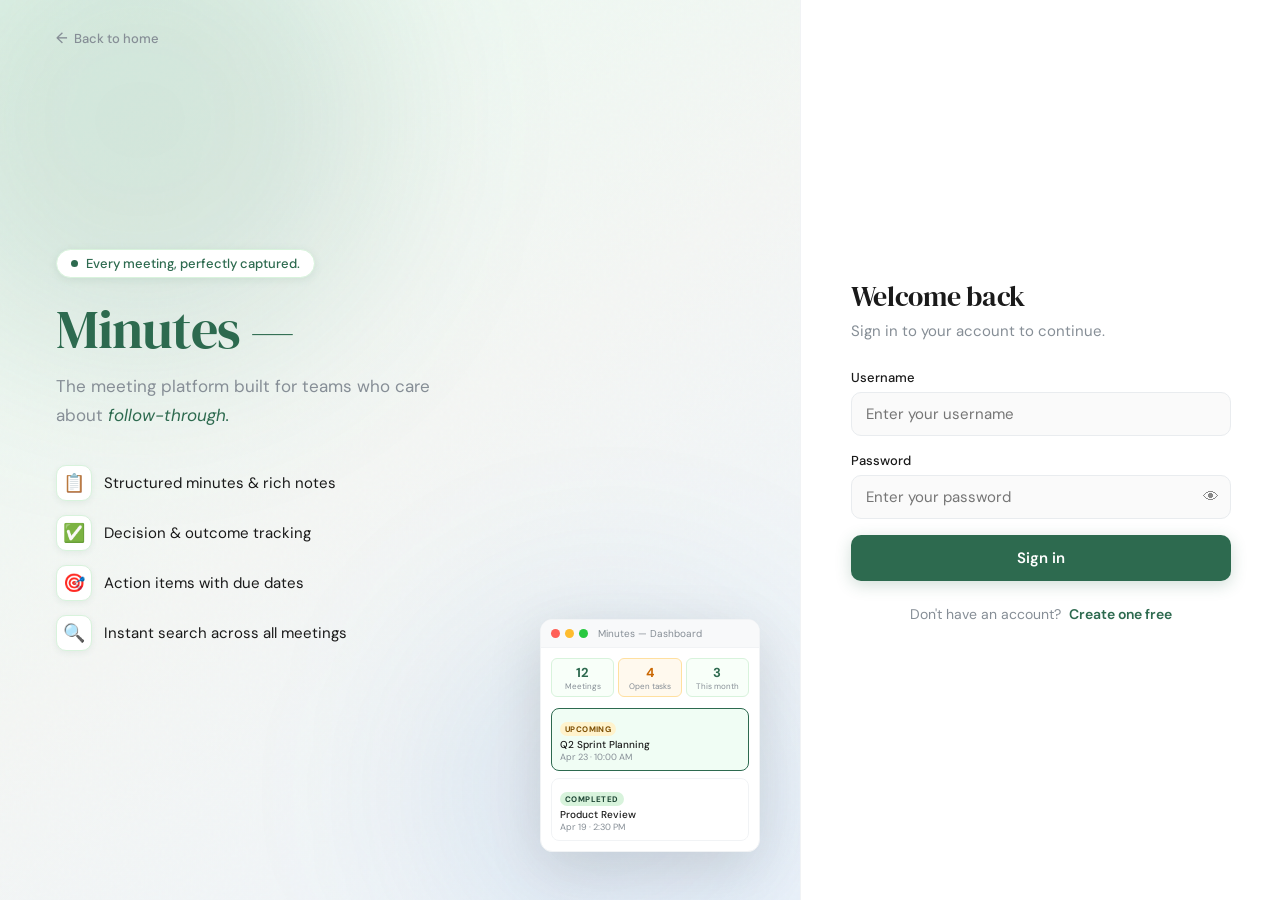
==== commit 9da30735: "notes section fixed" ====
--- a/frontend/index.html
+++ b/frontend/index.html
@@ -3,12 +3,12 @@
 <head>
   <meta charset="UTF-8" />
   <meta name="viewport" content="width=device-width, initial-scale=1.0" />
-  <title>Minutes — Meeting Records & Action Items</title>
-  <meta name="description" content="Minutes: your personal meeting records, minutes, decisions, and action item tracker." />
-  <link rel="stylesheet" href="./css/style.css" />
+  <title>Minutes — Sign in &amp; Get started</title>
+  <meta name="description" content="Sign in or create your Minutes account to capture meeting records, decisions, and action items." />
   <link rel="preconnect" href="https://fonts.googleapis.com" />
   <link rel="preconnect" href="https://fonts.gstatic.com" crossorigin />
-  <link href="https://fonts.googleapis.com/css2?family=DM+Serif+Display:ital@0;1&family=DM+Sans:wght@300;400;500;600&display=swap" rel="stylesheet" />
+  <link href="https://fonts.googleapis.com/css2?family=DM+Serif+Display:ital@0;1&family=DM+Sans:ital,opsz,wght@0,9..40,300;0,9..40,400;0,9..40,500;0,9..40,600;1,9..40,300&display=swap" rel="stylesheet" />
+  <link rel="stylesheet" href="./css/style.css" />
 </head>
 <body>
 
@@ -16,24 +16,111 @@
        AUTH VIEW
   ════════════════════════════════════════════ -->
   <div id="auth-view">
-    <div class="auth-box">
-      <h1>Minutes —</h1>
-      <p class="auth-sub">Sign in to access your meeting records.</p>
-      <form id="auth-form">
-        <div class="form-field">
-          <input type="text" id="auth-username" placeholder="Username" required />
-        </div>
-        <div class="form-field">
-          <input type="password" id="auth-password" placeholder="Password" required />
-        </div>
-        <p class="auth-error" id="auth-error"></p>
-        <button type="submit" id="auth-submit-btn" class="btn-primary">Login</button>
-      </form>
-      <p class="auth-toggle">
-        <span id="auth-toggle-msg">Don't have an account?</span>
-        <a href="#" id="auth-toggle-link">Sign up</a>
-      </p>
+
+    <!-- Left brand panel -->
+    <div class="auth-brand-panel">
+      <!-- Background layers -->
+      <div class="auth-noise"></div>
+      <div class="auth-glow auth-glow-1"></div>
+      <div class="auth-glow auth-glow-2"></div>
+
+      <!-- Back link -->
+      <a href="./landing.html" id="auth-back-link" class="auth-back">
+        <span class="auth-back-arrow">←</span> Back to home
+      </a>
+
+      <!-- Brand content -->
+      <div class="auth-brand-content">
+        <div class="auth-brand-badge">
+          <span class="auth-badge-dot"></span>
+          Every meeting, perfectly captured.
+        </div>
+        <h2 class="auth-brand-title">Minutes —</h2>
+        <p class="auth-brand-tagline">
+          The meeting platform built for teams who care about<em> follow-through.</em>
+        </p>
+        <ul class="auth-feature-list">
+          <li>
+            <span class="auth-feature-icon">📋</span>
+            <span>Structured minutes &amp; rich notes</span>
+          </li>
+          <li>
+            <span class="auth-feature-icon">✅</span>
+            <span>Decision &amp; outcome tracking</span>
+          </li>
+          <li>
+            <span class="auth-feature-icon">🎯</span>
+            <span>Action items with due dates</span>
+          </li>
+          <li>
+            <span class="auth-feature-icon">🔍</span>
+            <span>Instant search across all meetings</span>
+          </li>
+        </ul>
+      </div>
+
+      <!-- Floating mini-mockup -->
+      <div class="auth-mini-mockup">
+        <div class="amm-row">
+          <div class="amm-dot red"></div>
+          <div class="amm-dot yellow"></div>
+          <div class="amm-dot green"></div>
+          <span class="amm-bar">Minutes — Dashboard</span>
+        </div>
+        <div class="amm-body">
+          <div class="amm-stat-row">
+            <div class="amm-stat"><span class="amm-val">12</span><span class="amm-lbl">Meetings</span></div>
+            <div class="amm-stat warn"><span class="amm-val">4</span><span class="amm-lbl">Open tasks</span></div>
+            <div class="amm-stat"><span class="amm-val">3</span><span class="amm-lbl">This month</span></div>
+          </div>
+          <div class="amm-item active">
+            <span class="amm-badge upcoming">Upcoming</span>
+            <div class="amm-title">Q2 Sprint Planning</div>
+            <div class="amm-meta">Apr 23 · 10:00 AM</div>
+          </div>
+          <div class="amm-item">
+            <span class="amm-badge completed">Completed</span>
+            <div class="amm-title">Product Review</div>
+            <div class="amm-meta">Apr 19 · 2:30 PM</div>
+          </div>
+        </div>
+      </div>
     </div>
+
+    <!-- Right form panel -->
+    <div class="auth-form-panel">
+      <div class="auth-card">
+        <!-- Logo (shown on mobile when brand panel is hidden) -->
+        <a href="./landing.html" class="auth-card-logo">Minutes —</a>
+
+        <div class="auth-card-header">
+          <h1 id="auth-card-title">Welcome back</h1>
+          <p class="auth-card-sub" id="auth-card-sub">Sign in to your account to continue.</p>
+        </div>
+
+        <form id="auth-form" autocomplete="on">
+          <div class="auth-field">
+            <label for="auth-username">Username</label>
+            <input type="text" id="auth-username" placeholder="Enter your username" required autocomplete="username" />
+          </div>
+          <div class="auth-field">
+            <label for="auth-password">Password</label>
+            <div class="auth-password-wrap">
+              <input type="password" id="auth-password" placeholder="Enter your password" required autocomplete="current-password" />
+              <button type="button" id="auth-pw-toggle" class="auth-pw-eye" aria-label="Toggle password visibility">👁</button>
+            </div>
+          </div>
+          <p class="auth-error" id="auth-error"></p>
+          <button type="submit" id="auth-submit-btn" class="auth-submit-btn">Sign in</button>
+        </form>
+
+        <p class="auth-switch">
+          <span id="auth-toggle-msg">Don't have an account?</span>
+          <a href="#" id="auth-toggle-link">Create one free</a>
+        </p>
+      </div>
+    </div>
+
   </div>
 
   <!-- ═══════════════════════════════════════
@@ -179,6 +266,7 @@
           </div>
           <div class="detail-tabs">
             <button class="tab-btn active" data-tab="minutes">Minutes</button>
+            <button class="tab-btn" data-tab="notes">Notes</button>
             <button class="tab-btn" data-tab="decisions">Decisions</button>
             <button class="tab-btn" data-tab="tasks">Tasks</button>
             <button class="tab-btn" data-tab="participants">Participants</button>
@@ -201,6 +289,22 @@
             </div>
             <p class="minutes-text" id="minutes-display">No minutes recorded yet. Click Edit to add notes.</p>
             <textarea class="detail-textarea" id="minutes-editor" placeholder="Type meeting notes here…"></textarea>
+          </div>
+
+          <!-- Notes Tab -->
+          <div class="tab-pane" id="tab-notes">
+            <div class="minutes-header">
+              <p class="section-label">Meeting Notes</p>
+              <div id="notes-actions">
+                <button class="btn-outline-sm" id="btn-edit-notes">Edit</button>
+              </div>
+              <div id="notes-save-actions" style="display:none; gap:6px;">
+                <button class="btn-green-sm" id="btn-save-notes">Save</button>
+                <button class="btn-ghost-sm" id="btn-cancel-notes">Cancel</button>
+              </div>
+            </div>
+            <p class="notes-preview" id="notes-display">No notes added yet. Click Edit to add context or follow-ups.</p>
+            <textarea class="notes-edit-area" id="notes-editor" placeholder="Add context, follow-ups, decisions background…"></textarea>
           </div>
 
           <!-- Decisions Tab -->
--- a/frontend/css/style.css
+++ b/frontend/css/style.css
@@ -29,92 +29,388 @@
   height: 100vh;
 }
 
-/* ─── Auth ───────────────────────────────────────────────── */
+/* ─── Design tokens (shared with landing) ───────────────── */
+:root {
+  --green:       #2D6A4F;
+  --green-dark:  #1B4332;
+  --green-light: #D8F3DC;
+  --bg:          #F4F6F4;
+  --white:       #fff;
+  --text:        #1a1a1a;
+  --muted:       #868E96;
+  --border:      #F1F3F5;
+  --radius:      14px;
+}
+
+/* ─── Auth view ──────────────────────────────────────────── */
 #auth-view {
   display: flex;
-  justify-content: center;
-  align-items: center;
   height: 100vh;
   width: 100vw;
-  background: #F4F6F4;
-}
-
-.auth-box {
-  background: #fff;
-  padding: 44px 40px;
-  border-radius: 16px;
-  border: 1px solid #F1F3F5;
-  width: 400px;
-  max-width: 92%;
-  box-shadow: 0 8px 24px rgba(0,0,0,0.07);
+  overflow: hidden;
+  background: var(--bg);
+}
+
+/* ─── Left brand panel ───────────────────────────────────── */
+.auth-brand-panel {
+  flex: 1;
+  position: relative;
+  overflow: hidden;
+  background: linear-gradient(145deg, #eafaf0 0%, #F4F6F4 50%, #eef4fb 100%);
+  display: flex;
+  flex-direction: column;
+  justify-content: center;
+  padding: 0 56px;
+}
+
+/* Noise texture */
+.auth-noise {
+  position: absolute;
+  inset: 0;
+  opacity: 0.025;
+  pointer-events: none;
+  background-image: url("data:image/svg+xml,%3Csvg viewBox='0 0 256 256' xmlns='http://www.w3.org/2000/svg'%3E%3Cfilter id='n'%3E%3CfeTurbulence type='fractalNoise' baseFrequency='0.9' numOctaves='4' stitchTiles='stitch'/%3E%3C/filter%3E%3Crect width='100%25' height='100%25' filter='url(%23n)'/%3E%3C/svg%3E");
+}
+
+/* Glow orbs */
+.auth-glow {
+  position: absolute;
+  border-radius: 50%;
+  filter: blur(90px);
+  pointer-events: none;
+}
+.auth-glow-1 {
+  width: 480px; height: 480px;
+  background: rgba(45,106,79,0.13);
+  top: -120px; left: -100px;
+}
+.auth-glow-2 {
+  width: 380px; height: 380px;
+  background: rgba(24,100,171,0.09);
+  bottom: -80px; right: 0;
+}
+
+/* Back link */
+.auth-back {
+  position: absolute;
+  top: 28px; left: 56px;
+  display: inline-flex;
+  align-items: center;
+  gap: 6px;
+  font-size: 13px;
+  font-weight: 500;
+  color: var(--muted);
+  text-decoration: none;
+  transition: color 0.2s;
+  z-index: 2;
+}
+.auth-back:hover { color: var(--text); }
+.auth-back-arrow { font-size: 15px; }
+
+/* Brand content */
+.auth-brand-content {
+  position: relative;
+  z-index: 1;
+  max-width: 440px;
+}
+
+/* Badge */
+.auth-brand-badge {
+  display: inline-flex;
+  align-items: center;
+  gap: 8px;
+  background: var(--white);
+  border: 1px solid var(--green-light);
+  border-radius: 20px;
+  padding: 5px 14px;
+  font-size: 13px;
+  font-weight: 500;
+  color: var(--green);
+  margin-bottom: 24px;
+  box-shadow: 0 2px 8px rgba(45,106,79,0.1);
+}
+.auth-badge-dot {
+  width: 7px; height: 7px;
+  background: var(--green);
+  border-radius: 50%;
+  animation: pulse 2s infinite;
+}
+@keyframes pulse { 0%,100%{opacity:1} 50%{opacity:0.4} }
+
+/* Title */
+.auth-brand-title {
+  font-family: 'DM Serif Display', serif;
+  font-size: clamp(36px, 4.5vw, 54px);
+  font-weight: 400;
+  color: var(--green);
+  line-height: 1;
+  margin-bottom: 16px;
+  letter-spacing: -0.02em;
+}
+
+/* Tagline */
+.auth-brand-tagline {
+  font-size: 17px;
+  color: var(--muted);
+  line-height: 1.65;
+  margin-bottom: 36px;
+  max-width: 380px;
+}
+.auth-brand-tagline em {
+  font-style: italic;
+  color: var(--green);
+}
+
+/* Feature list */
+.auth-feature-list {
+  list-style: none;
+  display: flex;
+  flex-direction: column;
+  gap: 14px;
+}
+.auth-feature-list li {
+  display: flex;
+  align-items: center;
+  gap: 12px;
+  font-size: 15px;
+  color: var(--text);
+}
+.auth-feature-icon {
+  font-size: 18px;
+  width: 36px; height: 36px;
+  background: var(--white);
+  border: 1px solid var(--green-light);
+  border-radius: 10px;
+  display: flex;
+  align-items: center;
+  justify-content: center;
+  flex-shrink: 0;
+  box-shadow: 0 2px 6px rgba(45,106,79,0.08);
+}
+
+/* Mini mockup */
+.auth-mini-mockup {
+  position: absolute;
+  bottom: 48px; right: 40px;
+  width: 220px;
+  background: var(--white);
+  border-radius: 12px;
+  border: 1px solid var(--border);
+  box-shadow: 0 16px 56px rgba(0,0,0,0.12);
+  overflow: hidden;
+  z-index: 1;
+  animation: floatUp 0.9s ease both 0.4s;
+}
+@keyframes floatUp { from{opacity:0;transform:translateY(20px)} to{opacity:1;transform:translateY(0)} }
+
+.amm-row {
+  background: #F8F9FA;
+  padding: 7px 10px;
+  display: flex;
+  align-items: center;
+  gap: 5px;
+  border-bottom: 1px solid var(--border);
+}
+.amm-dot { width: 9px; height: 9px; border-radius: 50%; }
+.amm-dot.red    { background: #FF5F57; }
+.amm-dot.yellow { background: #FEBC2E; }
+.amm-dot.green  { background: #28C840; }
+.amm-bar { font-size: 10px; color: var(--muted); margin-left: 5px; }
+
+.amm-body { padding: 10px; display: flex; flex-direction: column; gap: 7px; }
+.amm-stat-row { display: grid; grid-template-columns: 1fr 1fr 1fr; gap: 4px; margin-bottom: 4px; }
+.amm-stat {
+  background: #F8FFF9;
+  border: 1px solid var(--green-light);
+  border-radius: 6px;
+  padding: 5px 3px;
   text-align: center;
 }
-
-.auth-box h1 {
+.amm-stat.warn { background: #FFF9EE; border-color: #FFE0A0; }
+.amm-val { display: block; font-size: 13px; font-weight: 700; color: var(--green); }
+.amm-stat.warn .amm-val { color: #CA6702; }
+.amm-lbl { display: block; font-size: 8px; color: var(--muted); }
+
+.amm-item {
+  padding: 7px 8px;
+  border-radius: 8px;
+  border: 1.5px solid var(--border);
+  background: var(--white);
+}
+.amm-item.active { background: #F0FDF4; border-color: var(--green); }
+.amm-badge {
+  font-size: 8px;
+  font-weight: 700;
+  letter-spacing: 0.05em;
+  text-transform: uppercase;
+  padding: 2px 5px;
+  border-radius: 8px;
+  display: inline-block;
+  margin-bottom: 2px;
+}
+.amm-badge.upcoming  { background: #FFF3CD; color: #7D4E00; }
+.amm-badge.completed { background: var(--green-light); color: #1B4332; }
+.amm-title { font-size: 10px; font-weight: 500; color: var(--text); }
+.amm-meta  { font-size: 9px; color: var(--muted); }
+
+/* ─── Right form panel ───────────────────────────────────── */
+.auth-form-panel {
+  width: 480px;
+  min-width: 480px;
+  display: flex;
+  align-items: center;
+  justify-content: center;
+  background: var(--white);
+  border-left: 1px solid var(--border);
+  padding: 48px 40px;
+}
+
+.auth-card {
+  width: 100%;
+  max-width: 380px;
+  animation: authFadeIn 0.5s ease both;
+}
+@keyframes authFadeIn { from{opacity:0;transform:translateY(14px)} to{opacity:1;transform:none} }
+
+/* Mobile logo */
+.auth-card-logo {
+  display: none;
   font-family: 'DM Serif Display', serif;
-  font-size: 26px;
+  font-size: 22px;
   font-weight: 400;
-  color: #2D6A4F;
+  color: var(--green);
+  text-decoration: none;
+  margin-bottom: 28px;
+}
+
+.auth-card-header { margin-bottom: 28px; }
+
+.auth-card-header h1 {
+  font-family: 'DM Serif Display', serif;
+  font-size: 28px;
+  font-weight: 400;
+  color: var(--text);
   margin-bottom: 6px;
-}
-
-.auth-box .auth-sub {
+  letter-spacing: -0.01em;
+}
+
+.auth-card-sub {
   font-size: 15px;
-  color: #868E96;
-  margin-bottom: 28px;
-}
-
-.auth-box .form-field {
-  margin-bottom: 14px;
-  text-align: left;
-}
-
-.auth-box .form-field input {
+  color: var(--muted);
+}
+
+/* Form fields */
+.auth-field { margin-bottom: 16px; }
+
+.auth-field label {
+  display: block;
+  font-size: 13px;
+  font-weight: 500;
+  color: var(--text);
+  margin-bottom: 6px;
+}
+
+.auth-field input {
   width: 100%;
-  padding: 11px 13px;
+  padding: 11px 14px;
   border: 1.5px solid #E9ECEF;
+  border-radius: 10px;
+  font-size: 15px;
+  font-family: 'DM Sans', sans-serif;
+  background: #FAFAFA;
+  color: var(--text);
+  outline: none;
+  transition: border-color 0.2s, box-shadow 0.2s;
+}
+.auth-field input:focus {
+  border-color: var(--green);
+  box-shadow: 0 0 0 3px rgba(45,106,79,0.08);
+  background: var(--white);
+}
+
+/* Password wrapper */
+.auth-password-wrap { position: relative; }
+.auth-password-wrap input { padding-right: 44px; }
+
+.auth-pw-eye {
+  position: absolute;
+  right: 12px; top: 50%;
+  transform: translateY(-50%);
+  background: none;
+  border: none;
+  cursor: pointer;
+  font-size: 16px;
+  opacity: 0.45;
+  transition: opacity 0.2s;
+  padding: 0; line-height: 1;
+}
+.auth-pw-eye:hover { opacity: 0.85; }
+
+/* Error */
+.auth-error {
+  color: #C92A2A;
+  background: #FFF0F0;
+  border: 1px solid #FFD6D6;
   border-radius: 8px;
-  font-size: 15px;
-  font-family: 'DM Sans', sans-serif;
-  background: #FAFAFA;
-  color: #1a1a1a;
-  outline: none;
-  transition: border-color 0.2s;
-}
-
-.auth-box .form-field input:focus { border-color: #2D6A4F; }
-
-.auth-error {
-  color: #CA6702;
-  font-size: 13px;
-  margin-bottom: 10px;
-  min-height: 18px;
-}
-
-.btn-primary {
+  font-size: 13px;
+  padding: 8px 12px;
+  margin-bottom: 12px;
+  min-height: 0;
+  display: none;
+}
+.auth-error:not(:empty) { display: block; }
+
+/* Submit button */
+.auth-submit-btn {
   width: 100%;
-  padding: 11px;
-  background: #2D6A4F;
-  color: #fff;
+  padding: 13px;
+  background: var(--green);
+  color: var(--white);
   border: none;
   border-radius: 10px;
   font-size: 15px;
-  font-family: 'DM Serif Display', serif;
-  cursor: pointer;
-  transition: background 0.15s;
-}
-.btn-primary:hover { background: #1B4332; }
-
-.auth-toggle {
-  margin-top: 18px;
+  font-family: 'DM Sans', sans-serif;
+  font-weight: 600;
+  cursor: pointer;
+  transition: background 0.2s, transform 0.15s, box-shadow 0.2s;
+  box-shadow: 0 4px 16px rgba(45,106,79,0.22);
+  margin-bottom: 4px;
+}
+.auth-submit-btn:hover {
+  background: var(--green-dark);
+  transform: translateY(-1px);
+  box-shadow: 0 6px 20px rgba(45,106,79,0.28);
+}
+.auth-submit-btn:active { transform: none; }
+
+/* Toggle */
+.auth-switch {
+  margin-top: 20px;
   font-size: 14px;
-  color: #868E96;
-}
-
-.auth-toggle a {
-  color: #2D6A4F;
+  color: var(--muted);
+  text-align: center;
+}
+.auth-switch a {
+  color: var(--green);
   text-decoration: none;
-  font-weight: 500;
+  font-weight: 600;
+  margin-left: 4px;
+  transition: color 0.2s;
+}
+.auth-switch a:hover { color: var(--green-dark); }
+
+/* Responsive */
+@media (max-width: 860px) {
+  .auth-brand-panel { display: none; }
+  .auth-form-panel {
+    width: 100%; min-width: 0;
+    border-left: none;
+    background: linear-gradient(150deg, #eafaf0 0%, var(--white) 60%);
+  }
+  .auth-card-logo { display: block; }
+}
+@media (max-width: 420px) {
+  .auth-form-panel { padding: 40px 24px; }
 }
 
 /* ─── Sidebar ────────────────────────────────────────────── */
@@ -776,6 +1072,37 @@
 
 .nm-actions .btn-primary { flex: 1; }
 
+/* ─── Primary action button (theme-aligned) ──────────────── */
+.btn-primary {
+  padding: 12px 20px;
+  background: var(--green);
+  color: #fff;
+  border: none;
+  border-radius: 10px;
+  cursor: pointer;
+  font-size: 14px;
+  font-family: 'DM Serif Display', serif;
+  font-weight: 400;
+  letter-spacing: 0.02em;
+  transition: background 0.18s, transform 0.15s, box-shadow 0.18s;
+  box-shadow: 0 4px 16px rgba(45,106,79,0.22);
+  display: flex;
+  align-items: center;
+  justify-content: center;
+  gap: 6px;
+}
+
+.btn-primary:hover {
+  background: var(--green-dark);
+  transform: translateY(-1px);
+  box-shadow: 0 6px 22px rgba(45,106,79,0.30);
+}
+
+.btn-primary:active {
+  transform: none;
+  box-shadow: 0 3px 10px rgba(45,106,79,0.18);
+}
+
 .btn-cancel-nm {
   padding: 11px 18px;
   background: none;
@@ -785,6 +1112,49 @@
   cursor: pointer;
   font-size: 13px;
   font-family: 'DM Sans', sans-serif;
+  transition: border-color 0.15s, color 0.15s;
+}
+
+.btn-cancel-nm:hover {
+  border-color: #CED4DA;
+  color: #495057;
+}
+
+/* ─── Notes tab in detail panel ──────────────────────────── */
+.notes-preview {
+  font-size: 15px;
+  color: #1a1a1a;
+  line-height: 1.75;
+  white-space: pre-wrap;
+  word-break: break-word;
+}
+
+.notes-preview.empty {
+  color: #ADB5BD;
+  font-style: italic;
+}
+
+.notes-edit-area {
+  width: 100%;
+  padding: 11px 14px;
+  border: 1.5px solid #E9ECEF;
+  border-radius: 8px;
+  font-size: 15px;
+  font-family: 'DM Sans', sans-serif;
+  color: #1a1a1a;
+  background: #FAFAFA;
+  outline: none;
+  min-height: 180px;
+  resize: vertical;
+  line-height: 1.7;
+  transition: border-color 0.2s, box-shadow 0.2s;
+  display: none;
+}
+
+.notes-edit-area:focus {
+  border-color: var(--green);
+  box-shadow: 0 0 0 3px rgba(45,106,79,0.07);
+  background: #fff;
 }
 
 /* ─── Animations ─────────────────────────────────────────── */
